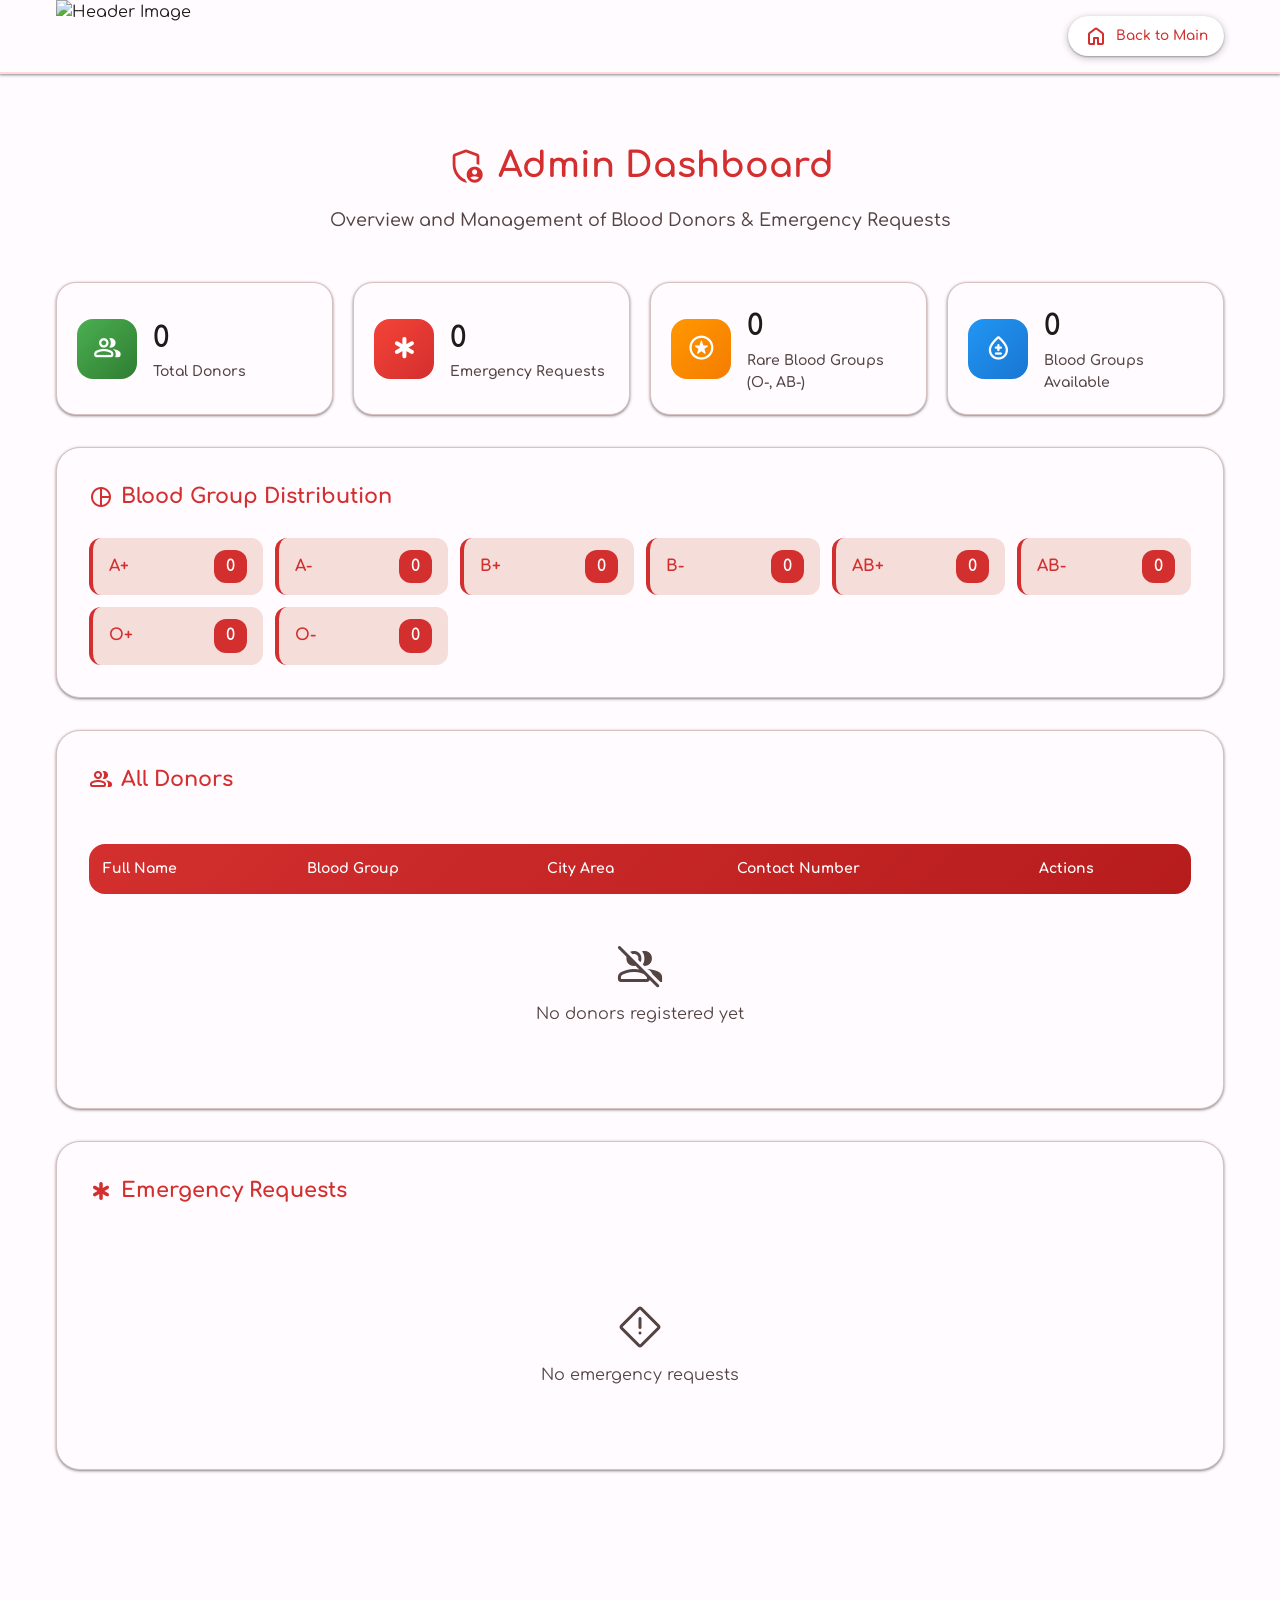
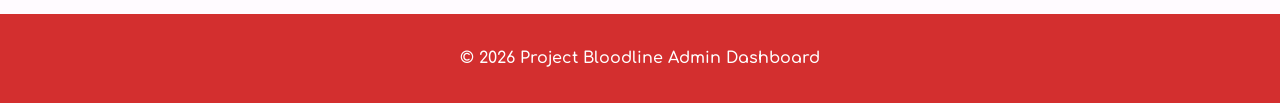
==== admin.html @ 69cc0d09 "Add files via upload" ====
<!DOCTYPE html>
<html lang="en">
<head>
  <meta charset="UTF-8">
  <meta name="viewport" content="width=device-width, initial-scale=1.0">
  <title>Admin Dashboard - Bloodline</title>
  <link rel="shortcut icon" href="./favicon.png" type="image/png">
  <link rel="preconnect" href="https://fonts.googleapis.com">
  <link rel="preconnect" href="https://fonts.gstatic.com" crossorigin>
  <link href="https://fonts.googleapis.com/css2?family=Comfortaa:wght@300;400;500;600;700&family=Poppins:wght@300;400;500;600;700&family=Nunito:wght@300;400;500;600;700&display=swap" rel="stylesheet">
  <link href="https://fonts.googleapis.com/css2?family=Material+Symbols+Rounded:opsz,wght,FILL,GRAD@24,400,0,0" rel="stylesheet">
  <link rel="stylesheet" href="style.css">
</head>
<body>
  <!-- Header -->
  <header class="header">
    <nav class="nav-container">
      <div class="nav-logo">
        <img src="./header.png" alt="Header Image" height="72px">
      </div>
      <a href="index.html" class="btn btn-primary btn-sm">
        <span class="material-symbols-rounded">home</span>
        Back to Main
      </a>
    </nav>
  </header>

  <main>
    <section class="section">
      <div class="container">
        <div class="section-header">
          <h2 class="section-title">
            <span class="material-symbols-rounded section-icon">admin_panel_settings</span>
            Admin Dashboard
          </h2>
          <p class="section-subtitle">Overview and Management of Blood Donors & Emergency Requests</p>
        </div>

        <!-- Overview Stats -->
        <div class="stats-grid">
          <div class="stat-card">
            <div class="stat-icon stat-donors">
              <span class="material-symbols-rounded">group</span>
            </div>
            <div class="stat-info">
              <h3 class="stat-number" id="totalDonors">0</h3>
              <p class="stat-label">Total Donors</p>
            </div>
          </div>

          <div class="stat-card">
            <div class="stat-icon stat-emergency">
              <span class="material-symbols-rounded">emergency</span>
            </div>
            <div class="stat-info">
              <h3 class="stat-number" id="totalEmergencies">0</h3>
              <p class="stat-label">Emergency Requests</p>
            </div>
          </div>

          <div class="stat-card">
            <div class="stat-icon stat-rare">
              <span class="material-symbols-rounded">stars</span>
            </div>
            <div class="stat-info">
              <h3 class="stat-number" id="rareDonors">0</h3>
              <p class="stat-label">Rare Blood Groups (O-, AB-)</p>
            </div>
          </div>

          <div class="stat-card">
            <div class="stat-icon stat-groups">
              <span class="material-symbols-rounded">bloodtype</span>
            </div>
            <div class="stat-info">
              <h3 class="stat-number" id="activeGroups">0</h3>
              <p class="stat-label">Blood Groups Available</p>
            </div>
          </div>
        </div>

        <!-- Blood Group Distribution -->
        <div class="card admin-card">
          <h3 class="card-title">
            <span class="material-symbols-rounded">pie_chart</span>
            Blood Group Distribution
          </h3>
          <div class="blood-group-stats" id="bloodGroupStats">
            <!-- Blood group stats will be displayed here -->
          </div>
        </div>

        <!-- Donors Management -->
        <div class="card admin-card">
          <div class="card-header-row">
          <h3 class="card-title">
            <span class="material-symbols-rounded">group</span>
            All Donors
          </h3>
        </div>
          <div class="admin-table-container">
            <table class="admin-table">
              <thead>
                <tr>
                  <th>Full Name</th>
                  <th>Blood Group</th>
                  <th>City Area</th>
                  <th>Contact Number</th>
                  <th>Actions</th>
                </tr>
              </thead>
              <tbody id="adminDonorsTable">
                <!-- Donors will be displayed here -->
              </tbody>
            </table>
          </div>
          <div id="noAdminDonors" class="no-results" style="display: none;">
            <span class="material-symbols-rounded">group_off</span>
            <p>No donors registered yet</p>
          </div>
        </div>

        <!-- Emergency Requests Management -->
        <div class="card admin-card">
          <div class="card-header-row">
          <h3 class="card-title">
            <span class="material-symbols-rounded" style="color: #d32f2f;">emergency</span>
            Emergency Requests
          </h3>
        </div>
          <div class="admin-emergency-list" id="adminEmergencyList">
            <!-- Emergency requests will be displayed here -->
          </div>
          <div id="noAdminEmergencies" class="no-results" style="display: none;">
            <span class="material-symbols-rounded">emergency_home</span>
            <p>No emergency requests</p>
          </div>
        </div>
      </div>
    </section>
  </main>

  <footer class="footer">
    <div class="container">
      <p class="footer-text">© 2026 Project Bloodline Admin Dashboard</p>
    </div>
  </footer>

  <script src="admin.js"></script>
</body>
</html>
---- style.css ----
:root {
  --color-primary: #d32f2f;
  --color-on-primary: #ffffff;
  --color-primary-container: #ffdad6;
  --color-on-primary-container: #410002;
  
  --color-secondary: #775653;
  --color-on-secondary: #ffffff;
  --color-secondary-container: #ffdad6;
  --color-on-secondary-container: #2c1513;
  
  --color-tertiary: #705c2e;
  --color-on-tertiary: #ffffff;
  --color-tertiary-container: #fbdfa6;
  --color-on-tertiary-container: #251a00;
  
  --color-surface: #fffbff;
  --color-on-surface: #201a19;
  --color-surface-variant: #f5ddda;
  --color-on-surface-variant: #534341;
  
  --color-background: #fffbff;
  --color-on-background: #201a19;
  
  --color-error: #ba1a1a;
  --color-on-error: #ffffff;
  --color-error-container: #ffdad6;
  --color-on-error-container: #410002;
  
  --color-outline: #857370;
  --color-outline-variant: #d8c2bf;
  
  --blood-red: #d32f2f;
  --blood-red-dark: #b71c1c;
  --blood-red-light: #ffcdd2;
  --emerald: #2e7d32;
  --amber: #f57c00;
  
  --elevation-1: 0px 1px 2px 0px rgba(0, 0, 0, 0.3), 0px 1px 3px 1px rgba(0, 0, 0, 0.15);
  --elevation-2: 0px 1px 2px 0px rgba(0, 0, 0, 0.3), 0px 2px 6px 2px rgba(0, 0, 0, 0.15);
  --elevation-3: 0px 1px 3px 0px rgba(0, 0, 0, 0.3), 0px 4px 8px 3px rgba(0, 0, 0, 0.15);
}

* {
  margin: 0;
  padding: 0;
  box-sizing: border-box;
}
html { scroll-behavior: smooth }

body {
  font-family: 'Comfortaa', 'Poppins', 'Nunito', -apple-system, BlinkMacSystemFont, 'Segoe UI', Roboto, Oxygen, Ubuntu, Cantarell, sans-serif;
  background-color: var(--color-background);
  color: var(--color-on-background);
  line-height: 1.6;
}

/* Emergency Banner - Bold Red */
.emergency-banner {
  background: var(--blood-red-dark);
  color: white;
  padding: 0.75rem 1rem;
  display: none;
  position: sticky;
  top: 0;
  z-index: 1000;
  animation: pulse 2s ease-in-out infinite;
}

.emergency-banner.active {
  display: block;
}

@keyframes pulse {
  0%, 100% { opacity: 1 }
  50% { opacity: 0.9 }
}

.emergency-content {
  max-width: 1200px;
  margin: 0 auto;
  display: flex;
  flex-wrap: wrap;
  align-items: center;
  justify-content: center;
  gap: 0.75rem;
}

.emergency-icon {
  font-size: 1.5rem;
  animation: shake 0.5s ease-in-out infinite;
}

@keyframes shake {
  0%, 100% { transform: translateY(0); }
  25% { transform: translateY(-2px); }
  75% { transform: translateY(2px); }
}

.emergency-text {
  flex: 1;
  min-width: 200px;
  text-align: center;
  font-size: 0.95rem;
  font-weight: 600;
}

.emergency-close {
  background: rgba(255, 255, 255, 0.2);
  border: none;
  color: white;
  border-radius: 50%;
  width: 32px;
  height: 32px;
  cursor: pointer;
  display: flex;
  align-items: center;
  justify-content: center;
  transition: background 0.2s ease;
}

.emergency-close:hover {
  background: rgba(255, 255, 255, 0.5);
}

/* Header */
.header {
  background-color: var(--color-surface);
  box-shadow: var(--elevation-1);
  position: sticky;
  top: 0;
  z-index: 999;
  border-bottom: 2px solid var(--color-primary-container);
}

.nav-container {
  max-width: 1200px;
  margin: 0 auto;
  padding: 0 1rem;
  display: flex;
  align-items: center;
  justify-content: space-between;
  min-height: 70px;
  flex-wrap: wrap;
}

.nav-logo {
  display: flex;
  align-items: center;
  gap: 0.5rem;
}

.logo-icon {
  font-size: 2rem;
  color: var(--color-primary);
}

.logo-text {
  font-family: 'Comfortaa', cursive;
  font-size: 1.8rem;
  font-weight: 700;
  color: var(--color-primary);
}

.mobile-menu-btn {
  display: none;
  background: var(--color-primary-container);
  border: none;
  color: var(--color-on-primary-container);
  border-radius: 12px;
  width: 44px;
  height: 44px;
  cursor: pointer;
  align-items: center;
  justify-content: center;
}

.nav-menu {
  display: flex;
  list-style: none;
  gap: 1.5rem;
  align-items: center;
  flex-wrap: wrap;
}

.nav-link {
  text-decoration: none;
  color: var(--color-on-surface);
  font-weight: 600;
  padding: 0.5rem 1rem;
  border-radius: 20px;
  transition: all 0.2s ease;
  font-size: 0.9rem;
}

.nav-link:hover {
  background-color: var(--color-primary-container);
  color: var(--color-on-primary-container);
}

.nav-admin {
  background-color: var(--color-secondary-container);
  color: var(--color-on-secondary-container);
}

.nav-admin:hover {
  background-color: var(--color-secondary);
  color: var(--color-on-secondary);
}

/* Container */
.container {
  max-width: 1200px;
  margin: 0 auto;
  padding: 0 1rem;
}

/* Sections */
.section {
  padding: 4rem 0;
}

.section-alt {
  background-color: var(--color-surface-variant);
  background: linear-gradient(135deg, #fffbff 0%, #f5ddda 100%);
}

.section-header {
  text-align: center;
  margin-bottom: 3rem;
}

.section-title {
  font-family: 'Comfortaa', cursive;
  font-size: 2.2rem;
  font-weight: 700;
  color: var(--color-primary);
  display: flex;
  align-items: center;
  justify-content: center;
  gap: 0.75rem;
  margin-bottom: 0.75rem;
  flex-wrap: wrap;
}

.section-icon {
  font-size: 2.5rem;
}

.section-subtitle {
  font-size: 1.1rem;
  color: var(--color-on-surface-variant);
  font-weight: 500;
}

/* Hero Section */
.hero-section {
  background: linear-gradient(135deg, var(--color-primary) 0%, var(--blood-red-dark) 100%);
  color: white;
  text-align: center;
  padding: 6rem 0;
}

.hero-content {
  max-width: 800px;
  margin: 0 auto;
}

.hero-title {
  font-family: 'Comfortaa', cursive;
  font-size: 2.8rem;
  font-weight: 700;
  margin-bottom: 1.5rem;
  line-height: 1.2;
}

.highlight {
  color: #ffebee;
  text-shadow: 2px 2px 4px rgba(0, 0, 0, 0.3);
}

.hero-subtitle {
  font-size: 1.3rem;
  margin-bottom: 2.5rem;
  opacity: 0.95;
  font-weight: 500;
}

.hero-buttons {
  display: flex;
  gap: 1rem;
  justify-content: center;
  flex-wrap: wrap;
}

/* Buttons */
.btn {
  display: inline-flex;
  align-items: center;
  gap: 0.5rem;
  padding: 0.75rem 1.8rem;
  border: none;
  border-radius: 25px;
  font-family: 'Comfortaa', cursive;
  font-size: 0.95rem;
  font-weight: 600;
  text-decoration: none;
  cursor: pointer;
  transition: all 0.2s ease;
  box-shadow: var(--elevation-2);
}

.btn:hover {
  box-shadow: var(--elevation-3);
  transform: translateY(-2px);
}

.btn:active {
  transform: translateY(0);
  box-shadow: var(--elevation-2);
}

.btn-primary {
  background-color: white;
  color: var(--color-primary);
}

.btn-primary:hover {
  background-color: #ffebee;
}

.btn-secondary {
  background-color: rgba(255, 255, 255, 0.2);
  color: white;
  backdrop-filter: blur(10px);
  border: 2px solid rgba(255, 255, 255, 0.3);
}

.btn-secondary:hover {
  background-color: rgba(255, 255, 255, 0.3);
}

.btn-emergency {
  background: linear-gradient(90deg, #d32f2f 0%, #b71c1c 100%);
  color: white;
}

.btn-emergency:hover {
  background: linear-gradient(90deg, #b71c1c 0%, #c62828 100%);
}

.btn-full {
  width: 100%;
  justify-content: center;
}

.btn-sm {
  padding: 0.5rem 1rem;
  font-size: 0.85rem;
}

.btn-danger {
  background-color: var(--color-error);
  color: var(--color-on-error);
}

.btn-danger:hover {
  background-color: #d32f2f;
}

/* Cards */
.card {
  background-color: var(--color-surface);
  border-radius: 24px;
  padding: 2rem;
  box-shadow: var(--elevation-1);
  border: 1px solid var(--color-outline-variant);
  margin-bottom: 1.5rem;
}

.card-title {
  font-family: 'Comfortaa', cursive;
  font-size: 1.3rem;
  font-weight: 700;
  color: var(--color-primary);
  display: flex;
  align-items: center;
  gap: 0.5rem;
  margin-bottom: 1.5rem;
}

.card-header-row {
  display: flex;
  align-items: center;
  justify-content: space-between;
  margin-bottom: 1.5rem;
  flex-wrap: wrap;
  gap: 1rem;
}

/* Forms */
.registration-form,
.emergency-form {
  display: flex;
  flex-direction: column;
  gap: 1.25rem;
}

.form-group {
  display: flex;
  flex-direction: column;
  gap: 0.5rem;
}

.form-row {
  display: grid;
  grid-template-columns: 1fr 1fr;
  gap: 1rem;
}

.form-label {
  display: flex;
  align-items: center;
  gap: 0.5rem;
  font-weight: 600;
  color: var(--color-on-surface);
  font-size: 0.9rem;
}

.label-icon {
  font-size: 1.2rem;
  color: var(--color-primary);
}

.form-input,
.form-select,
.form-textarea {
  padding: 0.75rem 1rem;
  border: 2px solid var(--color-outline-variant);
  border-radius: 16px;
  font-family: 'Comfortaa', 'Poppins', sans-serif;
  font-size: 0.9rem;
  background-color: var(--color-surface);
  color: var(--color-on-surface);
  transition: border-color 0.2s ease, box-shadow 0.2s ease;
}

.form-input:focus,
.form-select:focus,
.form-textarea:focus {
  outline: none;
  border-color: var(--color-primary);
  box-shadow: 0 0 0 3px rgba(211, 47, 47, 0.1);
}

.form-textarea {
  resize: vertical;
  min-height: 100px;
  font-family: 'Comfortaa', 'Poppins', sans-serif;
}

.form-message {
  margin-top: 1rem;
  padding: 0.75rem 1rem;
  border-radius: 12px;
  text-align: center;
  font-weight: 600;
  display: none;
}

.form-message.success {
  display: block;
  background-color: #c8e6c9;
  color: #2e7d32;
  border: 1px solid #4caf50;
}

.form-message.error {
  display: block;
  background-color: var(--color-error-container);
  color: var(--color-on-error-container);
  border: 1px solid var(--color-error);
}

/* Search Filters */
.search-filters {
  display: grid;
  grid-template-columns: 1fr 1fr;
  gap: 1.5rem;
}

.filter-group {
  display: flex;
  flex-direction: column;
  gap: 0.5rem;
}

.filter-label {
  display: flex;
  align-items: center;
  gap: 0.5rem;
  font-weight: 600;
  color: var(--color-on-surface);
}

.filter-select,
.filter-input {
  padding: 0.75rem 1rem;
  border: 2px solid var(--color-outline-variant);
  border-radius: 16px;
  font-family: 'Comfortaa', 'Poppins', sans-serif;
  font-size: 0.9rem;
  background-color: var(--color-surface);
}

/* Donors List */
.donors-list {
  display: grid;
  gap: 1rem;
  margin-top: 1.5rem;
}

.donor-card {
  background-color: var(--color-surface);
  border-radius: 20px;
  padding: 1.25rem;
  box-shadow: var(--elevation-1);
  border: 1px solid var(--color-outline-variant);
  display: flex;
  align-items: center;
  gap: 1rem;
  transition: box-shadow 0.2s ease, transform 0.2s ease;
}

.donor-card:hover {
  box-shadow: var(--elevation-2);
  transform: translateX(4px);
}

.donor-avatar {
  width: 60px;
  height: 60px;
  border-radius: 50%;
  background: linear-gradient(135deg, var(--color-primary) 0%, var(--blood-red-dark) 100%);
  color: white;
  display: flex;
  align-items: center;
  justify-content: center;
  font-size: 1.3rem;
  font-weight: 700;
  font-family: 'Comfortaa', cursive;
  flex-shrink: 0;
}

.donor-info {
  flex: 1;
}

.donor-name {
  font-size: 1.1rem;
  font-weight: 700;
  color: var(--color-on-surface);
  margin-bottom: 0.25rem;
  font-family: 'Comfortaa', cursive;
}

.donor-details {
  display: flex;
  flex-direction: column;
  gap: 0.25rem;
  font-size: 0.85rem;
  color: var(--color-on-surface-variant);
}

.donor-detail-item {
  display: flex;
  align-items: center;
  gap: 0.375rem;
}

.donor-blood-group {
  padding: 0.5rem 1rem;
  background: linear-gradient(135deg, var(--color-primary-container) 0%, #ffcdd2 100%);
  color: var(--color-on-primary-container);
  border-radius: 20px;
  font-weight: 700;
  font-size: 1rem;
  flex-shrink: 0;
  font-family: 'Comfortaa', cursive;
}

/* No Results */
.no-results {
  text-align: center;
  padding: 3rem;
  color: var(--color-on-surface-variant);
}

.no-results .material-symbols-rounded {
  font-size: 3rem;
  margin-bottom: 0.75rem;
  display: block;
}

/* Emergency List */
.emergency-list {
  display: grid;
  gap: 1rem;
  margin-top: 1rem;
}

.emergency-item {
  background: linear-gradient(90deg, #ffebee 0%, #ffcdd2 100%);
  border: 2px solid var(--color-error);
  border-radius: 20px;
  padding: 1.25rem;
  box-shadow: var(--elevation-2);
}

.emergency-item-header {
  display: flex;
  align-items: center;
  justify-content: space-between;
  margin-bottom: 0.75rem;
  flex-wrap: wrap;
  gap: 0.5rem;
}

.emergency-blood-badge {
  background-color: var(--color-error);
  color: white;
  padding: 0.375rem 0.875rem;
  border-radius: 16px;
  font-weight: 700;
  font-size: 0.9rem;
  font-family: 'Comfortaa', cursive;
}

.emergency-status {
  background-color: #d32f2f;
  color: white;
  padding: 0.375rem 0.875rem;
  border-radius: 16px;
  font-weight: 700;
  font-size: 0.8rem;
  text-transform: uppercase;
  animation: pulse 1.5s ease-in-out infinite;
}

.emergency-location {
  display: flex;
  align-items: center;
  gap: 0.375rem;
  color: var(--color-on-error-container);
  font-weight: 600;
  margin-bottom: 0.5rem;
}

.emergency-details {
  color: var(--color-on-error-container);
  line-height: 1.5;
}

/* Compatibility */
.compatibility-info {
  display: grid;
  grid-template-columns: 1fr 1fr;
  gap: 1rem;
  margin-bottom: 2rem;
}

.info-box {
  display: flex;
  align-items: center;
  gap: 0.75rem;
  padding: 1rem 1.25rem;
  border-radius: 16px;
}

.universal-donor {
  background: linear-gradient(90deg, #c8e6c9 0%, #a5d6a7 100%);
  border: 2px solid var(--emerald);
}

.universal-receiver {
  background: linear-gradient(90deg, #e1f5fe 0%, #b3e5fc 100%);
  border: 2px solid #0288d1;
}

.info-icon {
  font-size: 2rem;
}

.universal-donor .info-icon {
  color: var(--emerald);
}

.universal-receiver .info-icon {
  color: #0288d1;
}

.info-title {
  font-weight: 700;
  font-size: 1rem;
  margin-bottom: 0.25rem;
}

.universal-donor .info-title {
  color: #1b5e20;
}

.universal-receiver .info-title {
  color: #01579b;
}

.info-text {
  font-size: 0.875rem;
}

.universal-donor .info-text {
  color: #2e7d32;
}

.universal-receiver .info-text {
  color: #0277bd;
}

.matrix-container {
  margin-top: 2rem;
}

.matrix-title {
  font-family: 'Comfortaa', cursive;
  font-size: 1.2rem;
  font-weight: 700;
  color: var(--color-primary);
  margin-bottom: 1rem;
  text-align: center;
}

.matrix-table-wrapper {
  overflow-x: auto;
  border-radius: 16px;
  box-shadow: var(--elevation-1);
}

.compatibility-table {
  width: 100%;
  border-collapse: collapse;
  background-color: var(--color-surface);
  min-width: 600px;
}

.matrix-header {
  background: linear-gradient(135deg, var(--color-primary) 0%, var(--blood-red-dark) 100%);
  color: white;
  padding: 0.75rem;
  text-align: center;
  font-weight: 700;
  font-size: 0.875rem;
  font-family: 'Comfortaa', cursive;
}

.compatibility-table td {
  padding: 0.625rem;
  text-align: center;
  border: 1px solid var(--color-outline-variant);
  font-weight: 600;
}

.recipient-cell {
  background-color: var(--color-surface-variant);
  color: var(--color-on-surface);
  font-family: 'Comfortaa', cursive;
}

.compatible {
  background-color: #c8e6c9;
  color: #2e7d32;
  font-size: 1.1rem;
}

.incompatible {
  background-color: #ffcdd2;
  color: #c62828;
  font-size: 1.1rem;
}

.matrix-note {
  text-align: center;
  margin-top: 0.75rem;
  font-size: 0.875rem;
  color: var(--color-on-surface-variant);
}

/* Footer */
.footer {
  background-color: var(--color-primary);
  color: white;
  text-align: center;
  padding: 2rem 0;
  margin-top: 3rem;
}

.footer-text {
  font-weight: 600;
}

/* Admin Dashboard Styles */
.stats-grid {
  display: grid;
  grid-template-columns: repeat(auto-fit, minmax(250px, 1fr));
  gap: 1.25rem;
  margin-bottom: 2rem;
}

.stat-card {
  background-color: var(--color-surface);
  border-radius: 20px;
  padding: 1.25rem;
  box-shadow: var(--elevation-1);
  border: 1px solid var(--color-outline-variant);
  display: flex;
  align-items: center;
  gap: 1rem;
}

.stat-icon {
  width: 60px;
  height: 60px;
  border-radius: 16px;
  display: flex;
  align-items: center;
  justify-content: center;
  flex-shrink: 0;
}

.stat-icon .material-symbols-rounded {
  font-size: 1.8rem;
  color: white;
}

.stat-donors {
  background: linear-gradient(135deg, #4caf50 0%, #2e7d32 100%);
}

.stat-emergency {
  background: linear-gradient(135deg, #f44336 0%, #d32f2f 100%);
}

.stat-rare {
  background: linear-gradient(135deg, #ff9800 0%, #f57c00 100%);
}

.stat-groups {
  background: linear-gradient(135deg, #2196f3 0%, #1976d2 100%);
}

.stat-info {
  flex: 1;
}

.stat-number {
  font-size: 1.8rem;
  font-weight: 700;
  font-family: 'Comfortaa', cursive;
  color: var(--color-on-surface);
}

.stat-label {
  font-size: 0.875rem;
  color: var(--color-on-surface-variant);
  font-weight: 600;
}

.admin-card {
  margin-bottom: 2rem;
}

.blood-group-stats {
  display: grid;
  grid-template-columns: repeat(auto-fit, minmax(150px, 1fr));
  gap: 0.75rem;
}

.blood-group-stat {
  display: flex;
  align-items: center;
  justify-content: space-between;
  padding: 0.75rem 1rem;
  background-color: var(--color-surface-variant);
  border-radius: 12px;
  border-left: 4px solid var(--color-primary);
}

.blood-group-name {
  font-weight: 700;
  color: var(--color-primary);
  font-family: 'Comfortaa', cursive;
}

.blood-group-count {
  background-color: var(--color-primary);
  color: white;
  padding: 0.25rem 0.75rem;
  border-radius: 12px;
  font-weight: 700;
}

.admin-table-container {
  overflow-x: auto;
  border-radius: 16px;
}

.admin-table {
  width: 100%;
  border-collapse: collapse;
  min-width: 600px;
}

.admin-table thead {
  background: linear-gradient(135deg, var(--color-primary) 0%, var(--blood-red-dark) 100%);
  color: white;
}

.admin-table th {
  padding: 0.875rem;
  text-align: left;
  font-weight: 700;
  font-family: 'Comfortaa', cursive;
  font-size: 0.875rem;
}

.admin-table td {
  padding: 0.75rem;
  border-bottom: 1px solid var(--color-outline-variant);
  color: var(--color-on-surface);
}

.admin-table tbody tr:hover {
  background-color: var(--color-surface-variant);
}

.admin-table .blood-badge {
  background-color: var(--color-primary-container);
  color: var(--color-on-primary-container);
  padding: 0.25rem 0.625rem;
  border-radius: 12px;
  font-weight: 700;
  font-size: 0.8rem;
  display: inline-block;
}

.admin-table .btn-icon {
  background: none;
  border: none;
  color: var(--color-error);
  cursor: pointer;
  padding: 0.375rem;
  border-radius: 8px;
  transition: background 0.2s ease;
}

.admin-table .btn-icon:hover {
  background-color: var(--color-error-container);
}

.admin-emergency-list {
  display: grid;
  gap: 0.75rem;
}

.admin-emergency-item {
  background: linear-gradient(90deg, #ffebee 0%, #ffcdd2 100%);
  border: 1px solid var(--color-error);
  border-radius: 16px;
  padding: 1rem;
  display: flex;
  justify-content: space-between;
  align-items: center;
  gap: 1rem;
  flex-wrap: wrap;
}

.admin-emergency-info {
  flex: 1;
}

.admin-emergency-header {
  display: flex;
  align-items: center;
  gap: 0.75rem;
  margin-bottom: 0.375rem;
  flex-wrap: wrap;
}

.admin-emergency-badge {
  background-color: var(--color-error);
  color: white;
  padding: 0.25rem 0.625rem;
  border-radius: 12px;
  font-weight: 700;
  font-size: 0.8rem;
}

.admin-emergency-location {
  display: flex;
  align-items: center;
  gap: 0.375rem;
  color: var(--color-on-error-container);
  font-size: 0.875rem;
  margin-bottom: 0.375rem;
}

.admin-emergency-details {
  color: var(--color-on-error-container);
  font-size: 0.875rem;
}

/* Responsive Design */
@media (max-width: 768px) {
  .mobile-menu-btn {
    display: flex;
  }
  
  .nav-menu {
    display: none;
    width: 100%;
    flex-direction: column;
    gap: 0;
    background-color: var(--color-surface);
    position: absolute;
    top: 70px;
    left: 0;
    box-shadow: var(--elevation-2);
  }
  
  .nav-menu.active {
    display: flex;
  }
  
  .nav-item {
    width: 100%;
  }
  
  .nav-link {
    display: block;
    width: 100%;
    padding: 0.875rem 1rem;
    border-radius: 0;
  }
  
  .hero-title {
    font-size: 2.2rem;
  }
  
  .hero-subtitle {
    font-size: 1.1rem;
  }
  
  .hero-buttons {
    flex-direction: column;
    width: 100%;
  }
  
  .hero-buttons .btn {
    width: 100%;
    justify-content: center;
  }
  
  .section {
    padding: 2.5rem 0;
  }
  
  .section-title {
    font-size: 1.8rem;
  }
  
  .form-row {
    grid-template-columns: 1fr;
  }
  
  .search-filters {
    grid-template-columns: 1fr;
  }
  
  .compatibility-info {
    grid-template-columns: 1fr;
  }
  
  .card {
    padding: 1.25rem;
  }
  
  .donor-card {
    flex-direction: column;
    text-align: center;
  }
  
  .emergency-content {
    flex-direction: column;
    text-align: center;
  }
  
  .card-header-row {
    flex-direction: column;
    align-items: flex-start;
  }
  
  .admin-emergency-item {
    flex-direction: column;
    align-items: flex-start;
  }
  
  .stats-grid {
    grid-template-columns: 1fr;
  }
}

@media (max-width: 480px) {
  .nav-container {
    padding: 0 0.75rem;
  }
  
  .container {
    padding: 0 0.75rem;
  }
  
  .hero-title {
    font-size: 1.8rem;
  }
  
  .section-title {
    font-size: 1.6rem;
  }
  
  .logo-text {
    font-size: 1.5rem;
  }
}
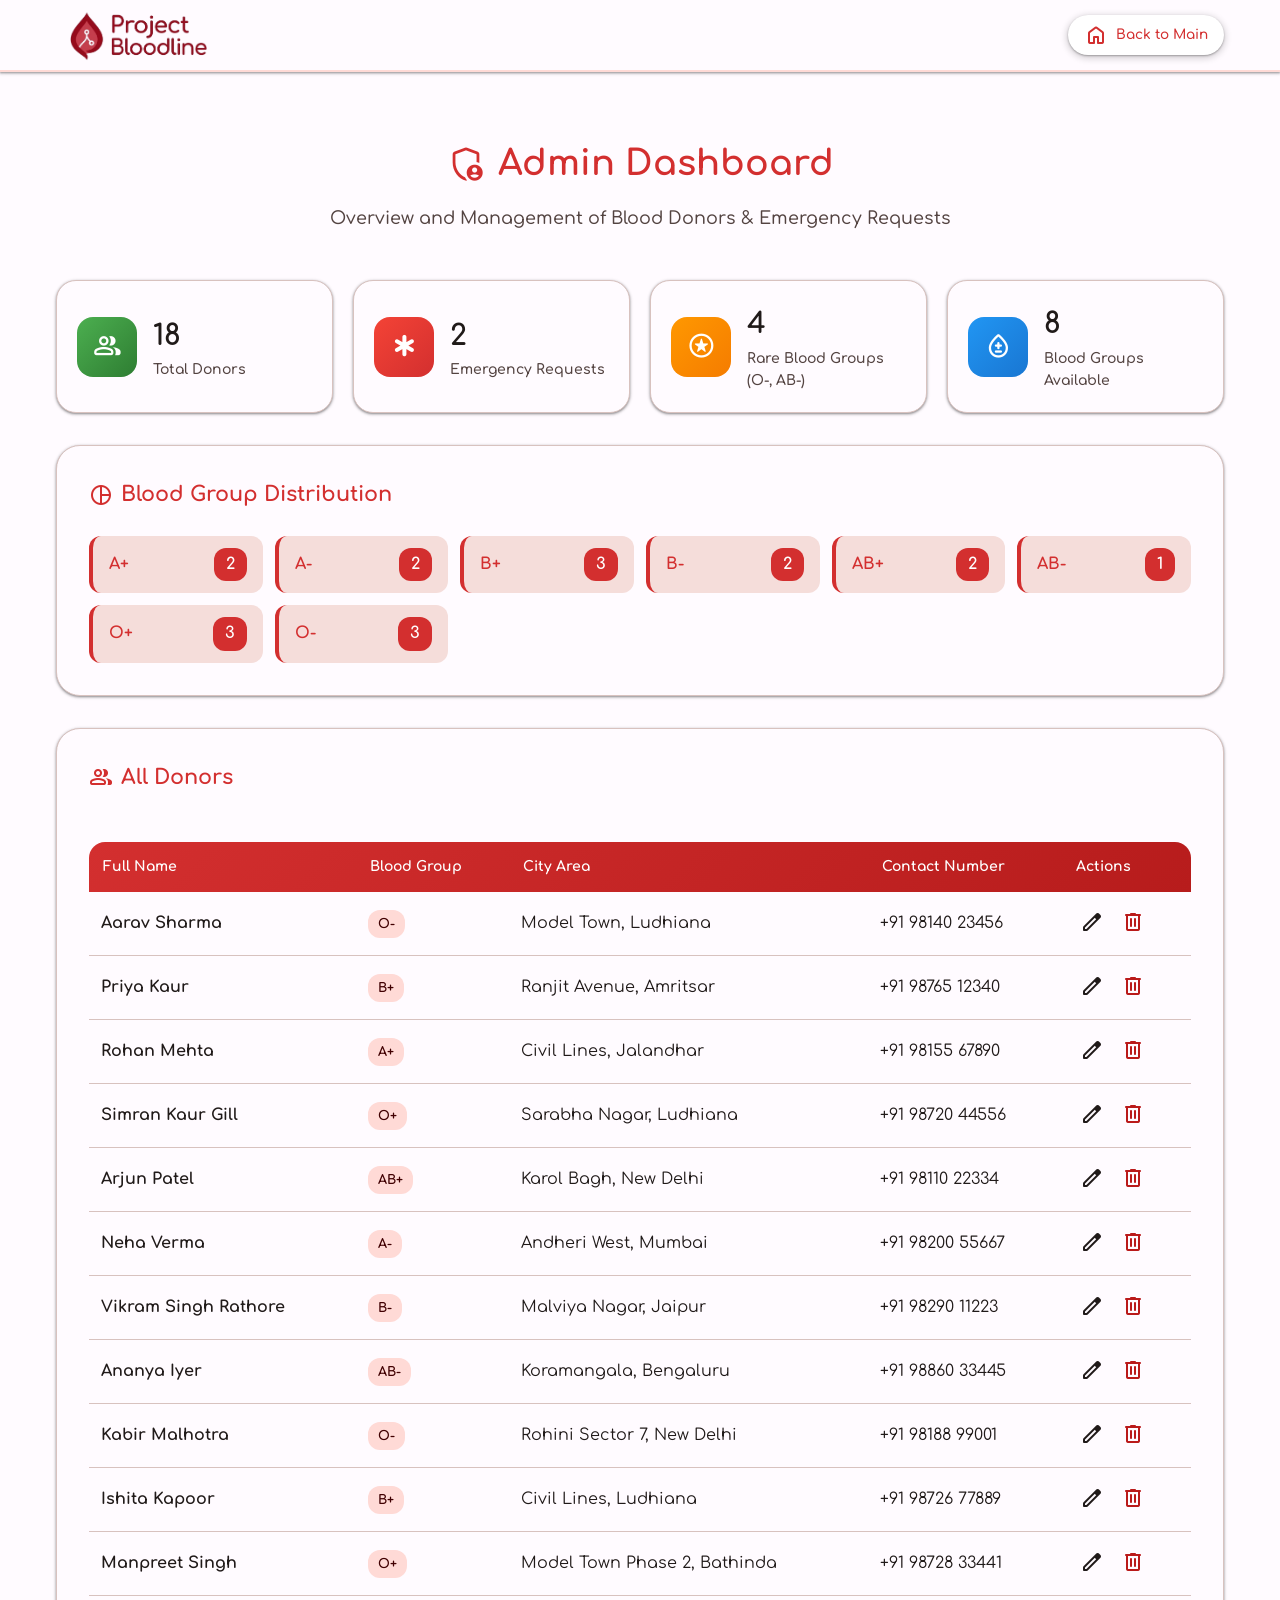
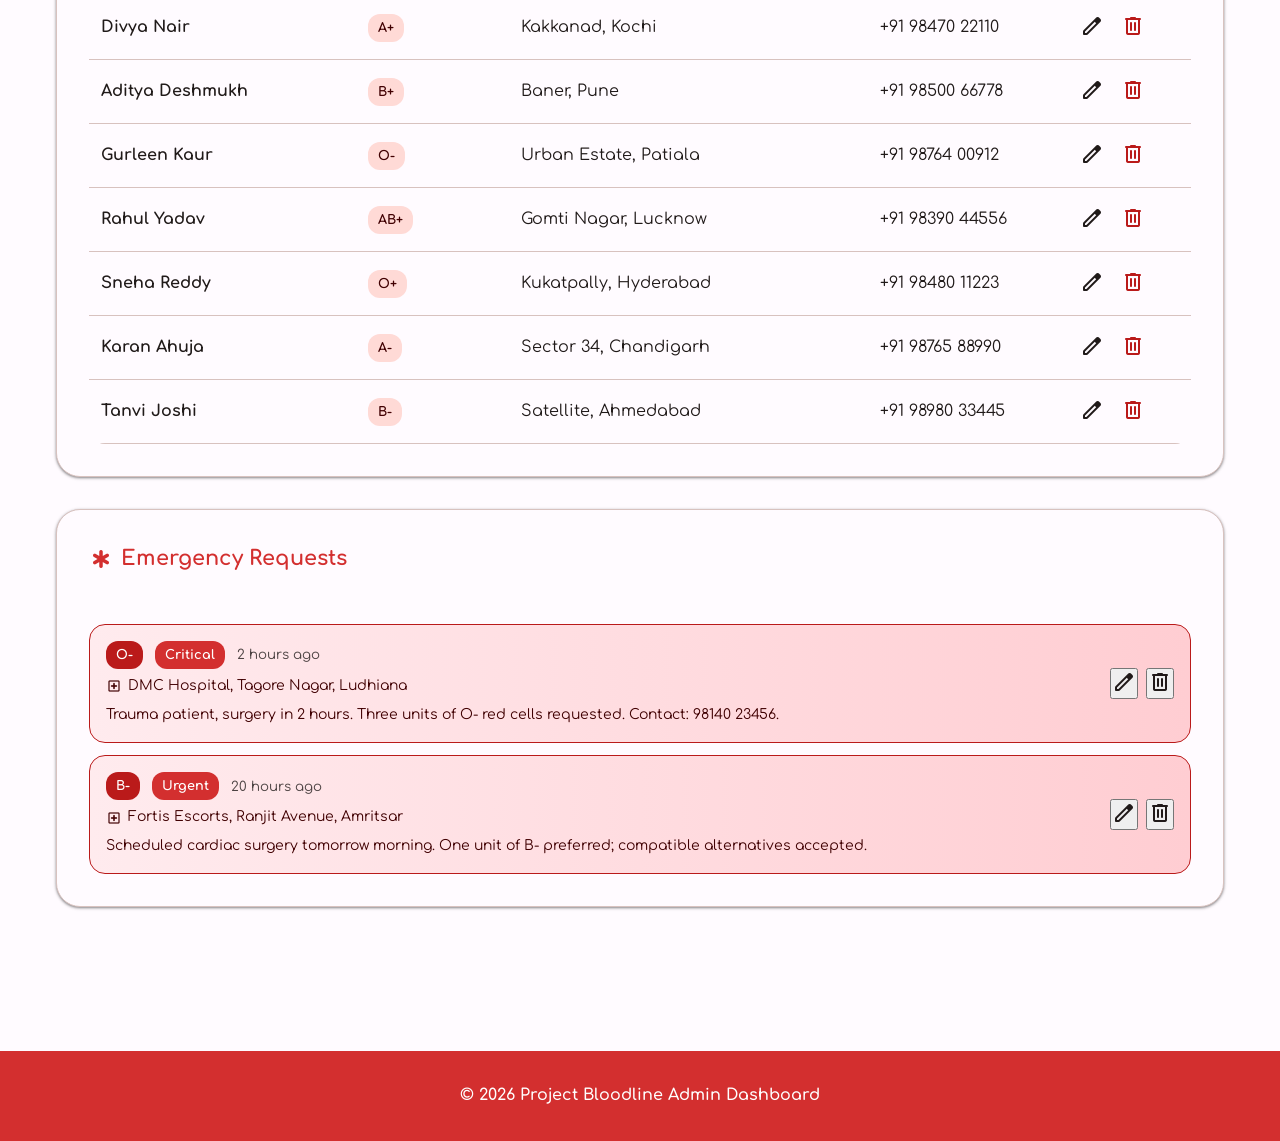
==== commit d430309f: "Add demo data seed, brand logo, favicon; fix emergency banner overlap - seed.js: seeds 18 demo donor" ====
--- a/admin.html
+++ b/admin.html
@@ -4,7 +4,7 @@
   <meta charset="UTF-8">
   <meta name="viewport" content="width=device-width, initial-scale=1.0">
   <title>Admin Dashboard - Bloodline</title>
-  <link rel="shortcut icon" href="./favicon.png" type="image/png">
+  <link rel="shortcut icon" href="./favicon.svg" type="image/svg+xml">
   <link rel="preconnect" href="https://fonts.googleapis.com">
   <link rel="preconnect" href="https://fonts.gstatic.com" crossorigin>
   <link href="https://fonts.googleapis.com/css2?family=Comfortaa:wght@300;400;500;600;700&family=Poppins:wght@300;400;500;600;700&family=Nunito:wght@300;400;500;600;700&display=swap" rel="stylesheet">
@@ -16,7 +16,7 @@
   <header class="header">
     <nav class="nav-container">
       <div class="nav-logo">
-        <img src="./header.png" alt="Header Image" height="72px">
+        <img src="./logo.png" alt="Project Bloodline" height="64">
       </div>
       <a href="index.html" class="btn btn-primary btn-sm">
         <span class="material-symbols-rounded">home</span>
@@ -146,6 +146,7 @@
     </div>
   </footer>
 
+  <script src="seed.js"></script>
   <script src="admin.js"></script>
 </body>
 </html>
--- a/style.css
+++ b/style.css
@@ -61,10 +61,8 @@
   color: white;
   padding: 0.75rem 1rem;
   display: none;
-  position: sticky;
-  top: 0;
+  position: relative;
   z-index: 1000;
-  animation: pulse 2s ease-in-out infinite;
 }
 
 .emergency-banner.active {
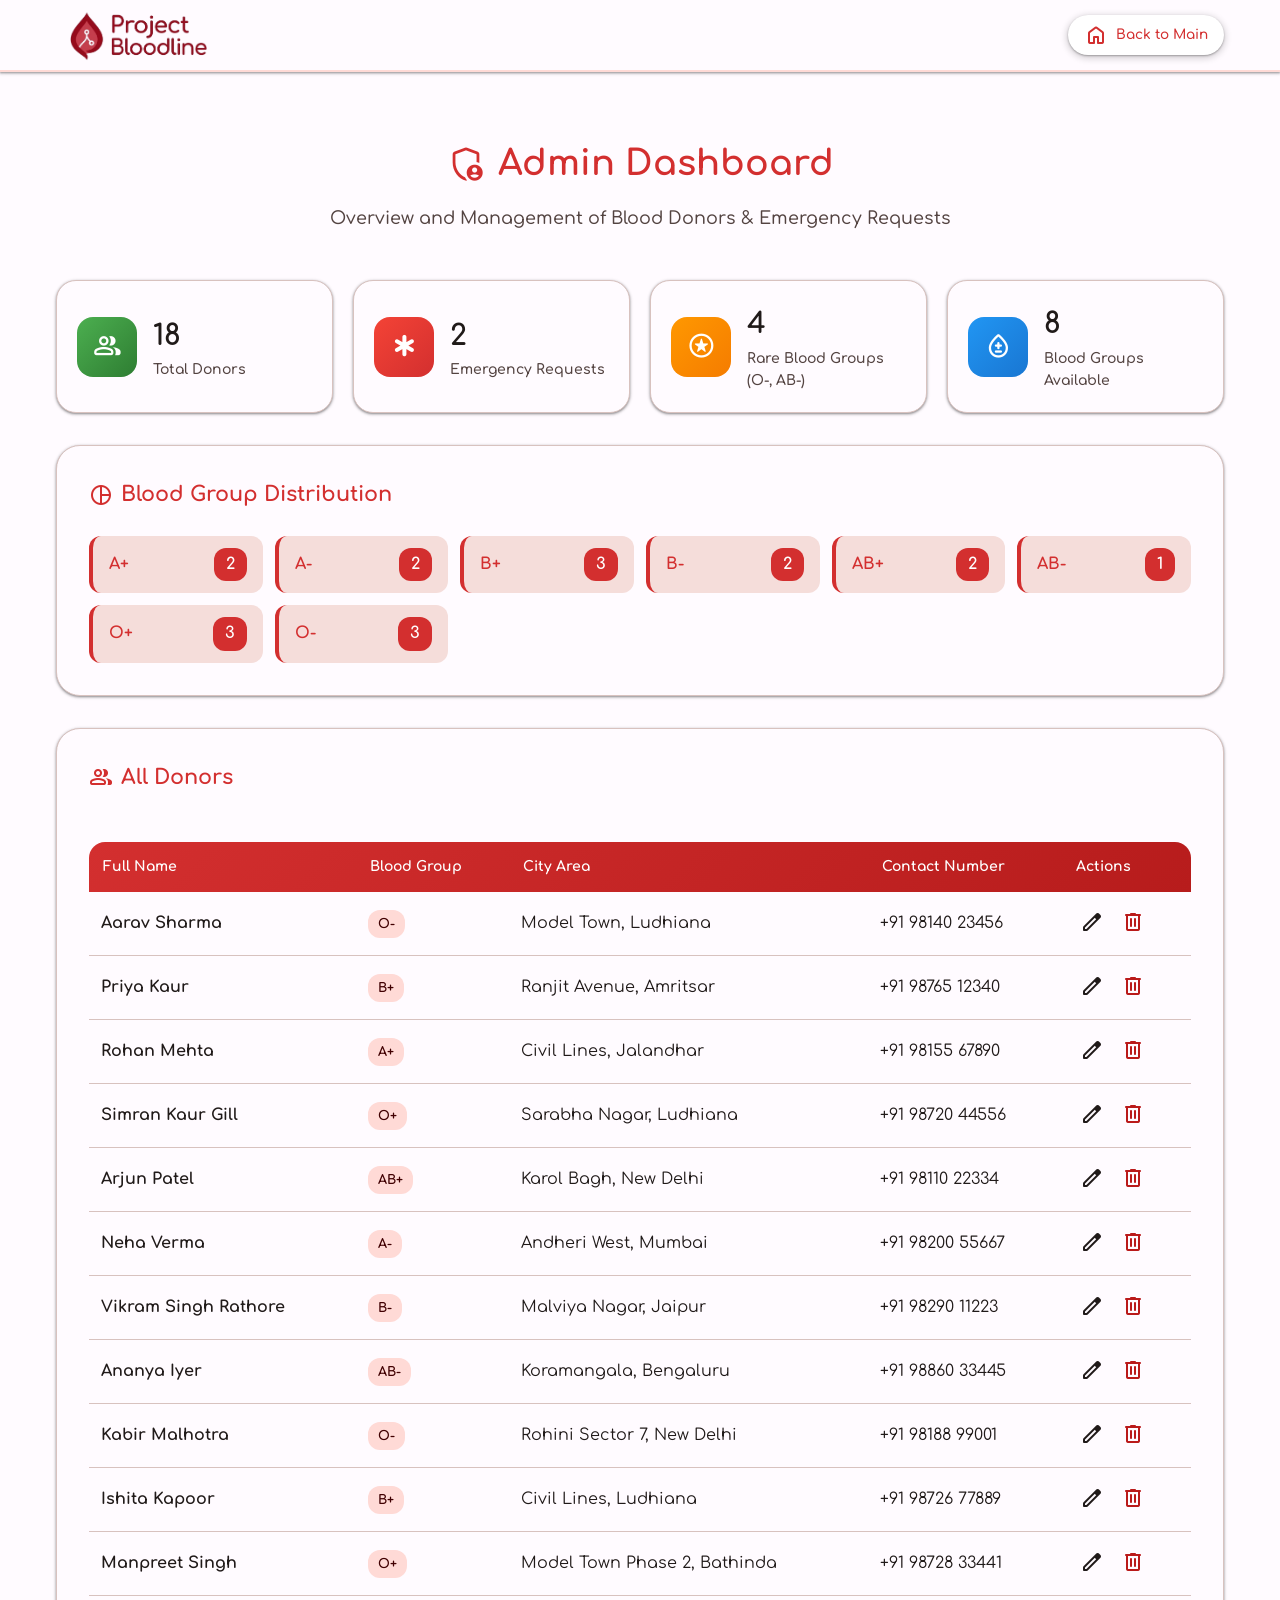
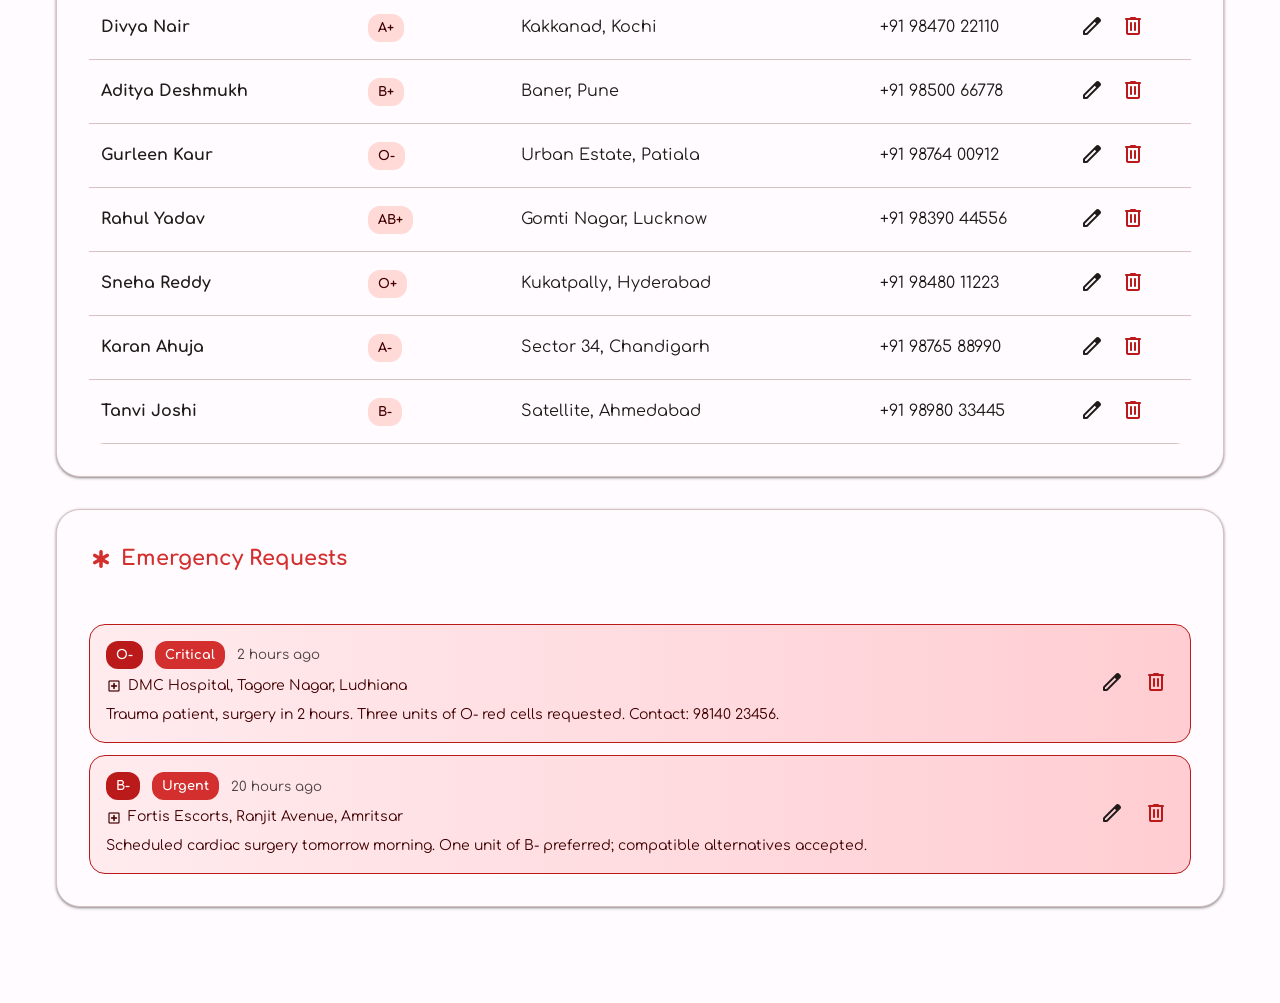
==== commit f7df58b0: "Itsy Bitsy Fixes Fix admin emergency request entry buttons, coherent favicon rather than different i" ====
--- a/admin.html
+++ b/admin.html
@@ -3,7 +3,7 @@
 <head>
   <meta charset="UTF-8">
   <meta name="viewport" content="width=device-width, initial-scale=1.0">
-  <title>Admin Dashboard - Bloodline</title>
+  <title>Admin Dashboard - Project BloodLine</title>
   <link rel="shortcut icon" href="./favicon.svg" type="image/svg+xml">
   <link rel="preconnect" href="https://fonts.googleapis.com">
   <link rel="preconnect" href="https://fonts.gstatic.com" crossorigin>
@@ -16,7 +16,7 @@
   <header class="header">
     <nav class="nav-container">
       <div class="nav-logo">
-        <img src="./logo.png" alt="Project Bloodline" height="64">
+        <img src="./logo.png" alt="Project BloodLine" height="64">
       </div>
       <a href="index.html" class="btn btn-primary btn-sm">
         <span class="material-symbols-rounded">home</span>
@@ -139,13 +139,6 @@
       </div>
     </section>
   </main>
-
-  <footer class="footer">
-    <div class="container">
-      <p class="footer-text">© 2026 Project Bloodline Admin Dashboard</p>
-    </div>
-  </footer>
-
   <script src="seed.js"></script>
   <script src="admin.js"></script>
 </body>
--- a/style.css
+++ b/style.css
@@ -949,7 +949,7 @@
   display: inline-block;
 }
 
-.admin-table .btn-icon {
+.btn-icon {
   background: none;
   border: none;
   color: var(--color-error);
@@ -958,10 +958,7 @@
   border-radius: 8px;
   transition: background 0.2s ease;
 }
-
-.admin-table .btn-icon:hover {
-  background-color: var(--color-error-container);
-}
+.btn-icon:hover { background-color: var(--color-error-container); }
 
 .admin-emergency-list {
   display: grid;
